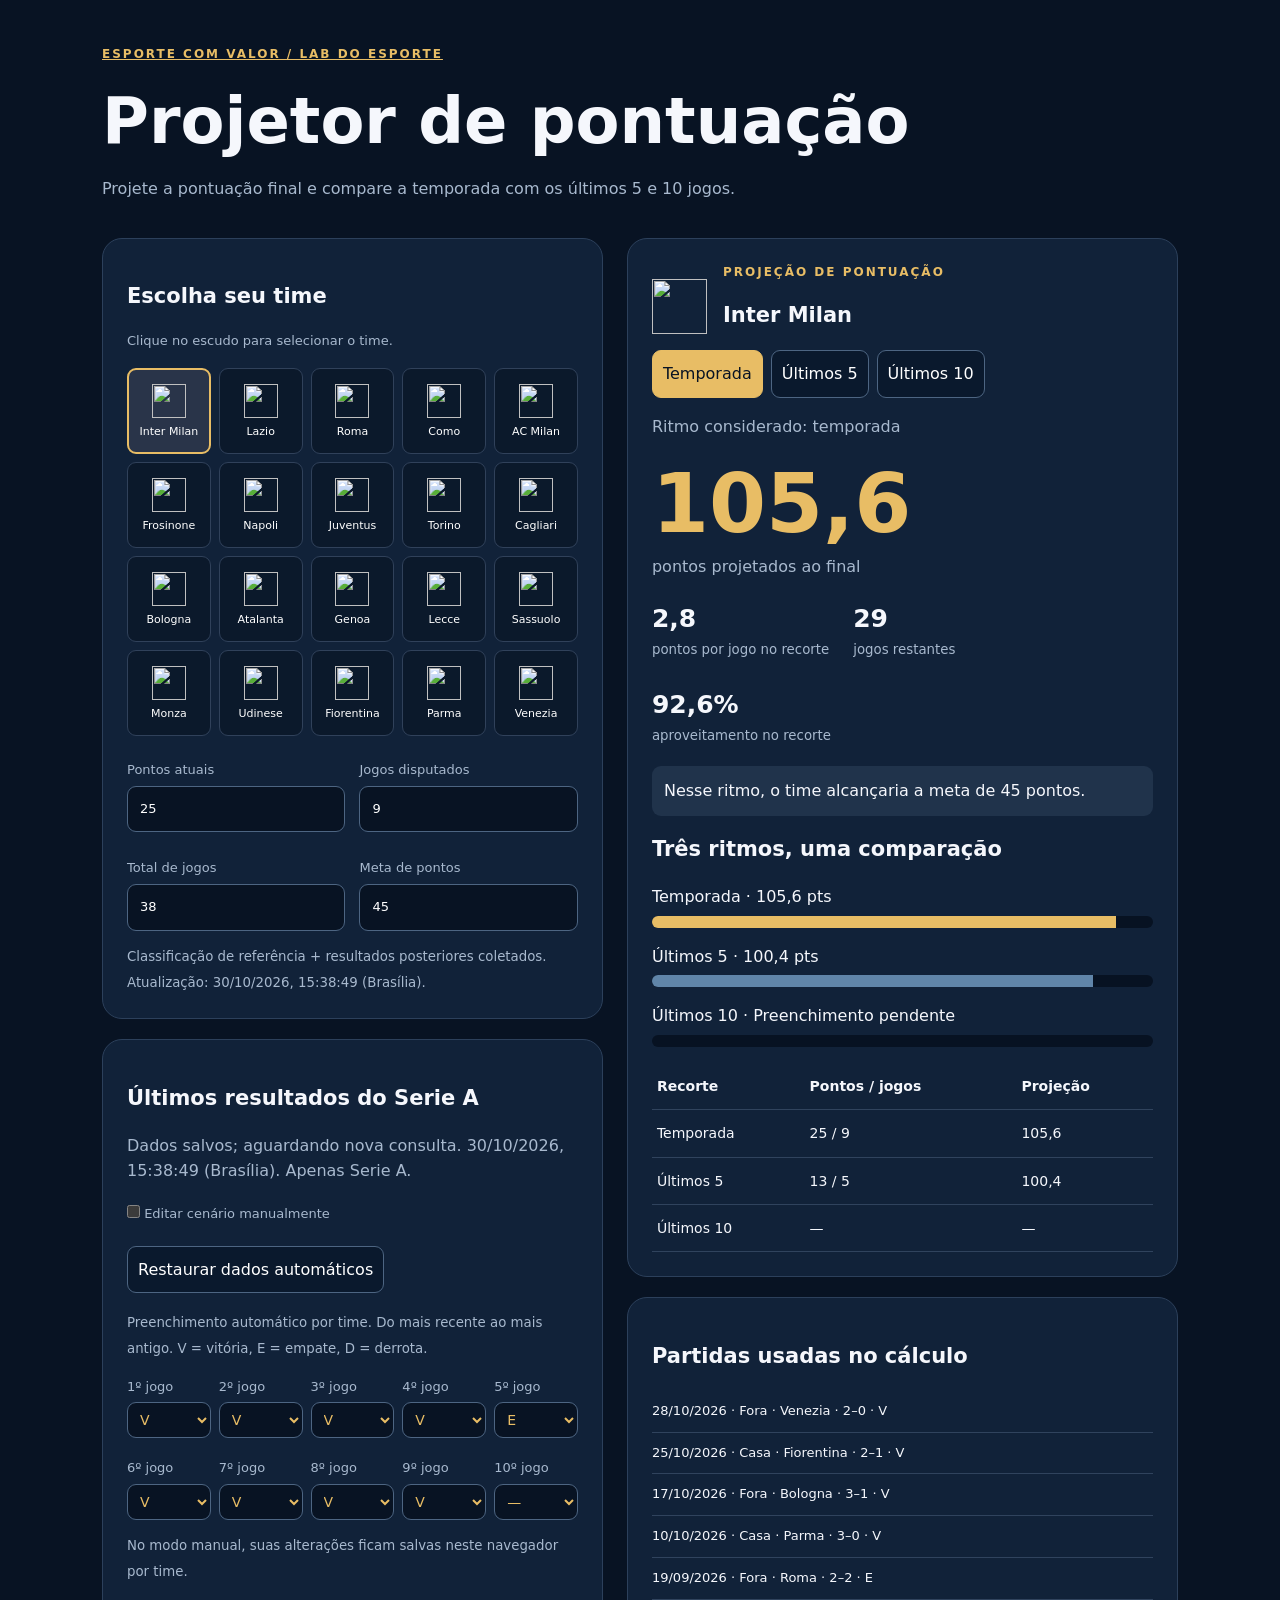
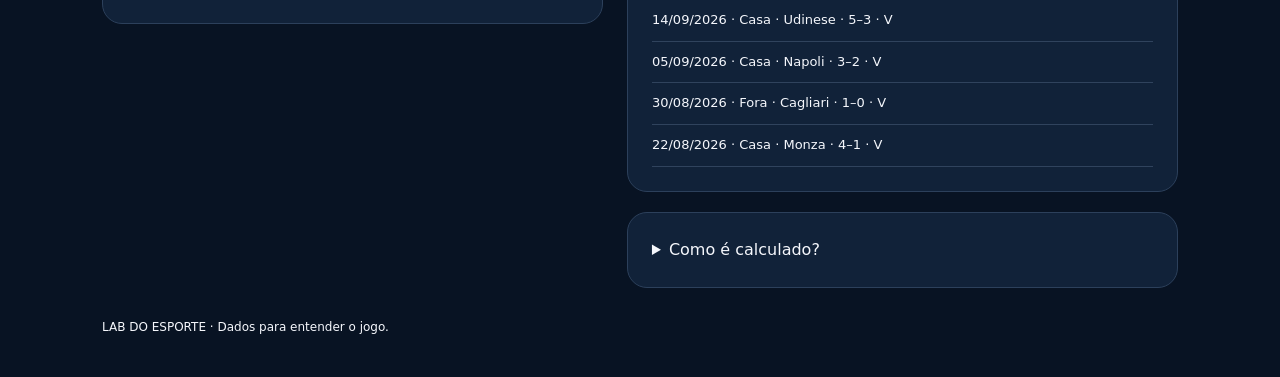
==== projetor.html @ 80a15491 "Publica Quanto Falta independente com dez ferramentas e dados desta liga" ====
<!doctype html><html lang="pt-BR"><meta charset="utf-8"><meta name="viewport" content="width=device-width,initial-scale=1"><title>Projetor de pontuação · Esporte com Valor</title><meta name="description" content="Compare a projeção de pontos pelo ritmo da temporada e dos últimos 5 ou 10 jogos."><style>
:root{color-scheme:dark;font:16px/1.6 system-ui;--gold:#e8bd65;--muted:#a8b9ce}*{box-sizing:border-box}body{margin:0;background:#081323;color:#f5f7fc}main{max-width:1120px;margin:auto;padding:40px 22px}a,.brand{color:var(--gold)}.brand{font-size:12px;font-weight:800;letter-spacing:2px}h1{font-size:clamp(36px,6vw,64px);line-height:1.1;margin:20px 0}h2{font-size:21px}p,.muted,small{color:var(--muted)}.grid{display:grid;grid-template-columns:1fr 1.1fr;gap:24px}.panel{background:#112239;border:1px solid #2c405b;padding:24px;border-radius:20px;margin-top:20px}.teams{display:grid;grid-template-columns:repeat(5,minmax(0,1fr));gap:8px;margin:16px 0 24px}.team{min-width:0;min-height:86px;padding:10px 3px 8px;background:#0b192b;border:1px solid #30415a;color:#fff;font-size:11px;line-height:1.3;overflow-wrap:anywhere}.team img{display:block;width:34px;height:34px;object-fit:contain;margin:0 auto 7px}.team[aria-pressed="true"]{border:2px solid #e8bd65;background:#293449}.team:hover{background:#20334b}.fields{display:grid;grid-template-columns:1fr 1fr;gap:14px}label{font-size:13px;color:var(--muted)}input,select{width:100%;padding:12px;margin:5px 0 12px;background:#081323;border:1px solid #4d6582;border-radius:9px;color:white;font:inherit}button{font:inherit;cursor:pointer;border:1px solid #4d6582;background:#0a192d;color:white;border-radius:9px;padding:10px}button:focus-visible,input:focus-visible,select:focus-visible{outline:3px solid var(--gold)}.tabs{display:flex;gap:8px;flex-wrap:wrap}.tabs button[aria-pressed=true]{background:var(--gold);color:#081323;border-color:var(--gold)}.hero{display:flex;align-items:center;gap:16px}.hero img{height:55px;width:55px;object-fit:contain}.big{font-size:82px;line-height:1.2;font-weight:850;color:var(--gold)}.stats{display:flex;gap:24px;flex-wrap:wrap;margin:20px 0}.stats strong{display:block;font-size:25px}.stats small{display:block}.games{display:grid;grid-template-columns:repeat(5,1fr);gap:8px}.games select:disabled{opacity:1;color:#e8bd65}.history-row{padding:10px 0;border-bottom:1px solid #30435d;font-size:13px}.games select{font-size:14px;padding:8px}.track{height:12px;background:#071222;border-radius:8px;overflow:hidden;margin:6px 0 16px}.bar{height:100%;background:var(--gold)}.line{display:flex;justify-content:space-between;gap:12px}.notice{padding:12px;background:#20334b;border-radius:9px}.danger{display:flex;gap:14px;align-items:flex-start;margin:20px 0;padding:18px;border:1px solid #e57c69;border-left:5px solid #ff876e;border-radius:12px;background:#3a202b;color:#ffe4dd}.danger[hidden]{display:none}.danger svg{width:32px;height:32px;flex-shrink:0;color:#ffbf69}.danger strong{display:block;font-size:21px}.danger p{color:#ffe4dd;margin:4px 0;font-size:14px}.danger small{color:#e6bdba}.error{color:#ffb0b0}table{width:100%;border-collapse:collapse;font-size:14px}td,th{text-align:left;border-bottom:1px solid #30435d;padding:12px 5px}footer{font-size:12px;margin-top:30px}details{margin-top:20px}@media(max-width:760px){.grid{grid-template-columns:1fr}main{padding:25px 16px}.panel{padding:18px}.big{font-size:68px}}
</style><main><header><a class="brand" href="https://esportecomvalor.wordpress.com/">ESPORTE COM VALOR / LAB DO ESPORTE</a><h1>Projetor de pontuação</h1><p>Projete a pontuação final e compare a temporada com os últimos 5 e 10 jogos.</p></header><div class="grid"><section><div class="panel"><h2>Escolha seu time</h2><p class="muted" style="font-size:13px">Clique no escudo para selecionar o time.</p><select id="team" hidden aria-label="Time selecionado"></select><div id="teams" class="teams" role="group" aria-label="Escolher time"></div><div class="fields"><label>Pontos atuais<input id="points" type="number" min="0"></label><label>Jogos disputados<input id="played" type="number" min="0"></label><label>Total de jogos<input id="total" type="number" min="1" value="38"></label><label>Meta de pontos<input id="target" type="number" min="1" value="45"></label></div><small id="origin"></small></div><div class="panel"><h2>Últimos resultados do Serie A</h2><p id="sync" role="status">Carregando dados salvos…</p><label><input id="manualMode" type="checkbox" style="width:auto"> Editar cenário manualmente</label><p><button id="restore">Restaurar dados automáticos</button></p><p><small>Preenchimento automático por time. Do mais recente ao mais antigo. V = vitória, E = empate, D = derrota.</small></p><div id="games" class="games"></div><small>No modo manual, suas alterações ficam salvas neste navegador por time.</small><p id="error" class="error" role="alert"></p><button id="clear" hidden>Limpar resultados deste time</button></div></section><section><div class="panel" aria-live="polite"><div class="hero"><img id="badge" alt=""><div><div class="brand">PROJEÇÃO DE PONTUAÇÃO</div><h2 id="name"></h2></div></div><div class="tabs" id="tabs"><button data-mode="season" aria-pressed="true">Temporada</button><button data-mode="5" aria-pressed="false">Últimos 5</button><button data-mode="10" aria-pressed="false">Últimos 10</button></div><p id="caption"></p><div class="big" id="projection">—</div><div class="muted">pontos projetados ao final</div><div id="danger" class="danger" hidden role="status"><svg viewBox="0 0 24 24" fill="none" aria-hidden="true"><path d="M12 3 22 21H2L12 3Z" stroke="currentColor" stroke-width="2" stroke-linejoin="round"/><path d="M12 9v5" stroke="currentColor" stroke-width="2" stroke-linecap="round"/><circle cx="12" cy="17.5" r="1" fill="currentColor"/></svg><div><strong>Perigo!</strong><p id="dangerText"></p><small>45 pontos são uma referência, não uma garantia de permanência. Esta projeção não é uma probabilidade de rebaixamento.</small></div></div><div class="stats"><div><strong id="ppg">—</strong><small>pontos por jogo no recorte</small></div><div><strong id="remaining">—</strong><small>jogos restantes</small></div><div><strong id="rate">—</strong><small>aproveitamento no recorte</small></div></div><div id="message" class="notice"></div><h2>Três ritmos, uma comparação</h2><div id="comparison"></div><table><thead><tr><th>Recorte</th><th>Pontos / jogos</th><th>Projeção</th></tr></thead><tbody id="rows"></tbody></table></div><div class="panel"><h2>Partidas usadas no cálculo</h2><div id="history"></div></div><details class="panel"><summary>Como é calculado?</summary><p>Projeção = pontos atuais + (pontos por jogo no recorte × jogos restantes). Vitória vale 3 pontos, empate 1 e derrota 0.</p><p>O resultado decimal representa uma média matemática. Não considera adversários, mando ou lesões e não é uma probabilidade nem uma previsão garantida. A meta é uma referência escolhida por você.</p><p>Os resultados são extraídos do HTML público do Wikipédia + ESPN e ordenados pela data da partida, incluindo jogos adiados na data em que foram disputados. Apenas partidas encerradas da Serie A 2026–27 são consideradas. Os recortes são calculados a partir dos placares, sem depender da tabela visual de forma. A coleta é executada pela rotina do GitHub a cada 30 minutos entre 14h e 2h de Brasília. A fonte e o agendador podem apresentar atrasos. Se a fonte falhar, a última coleta disponível permanece identificada pela data. A classificação parte da referência de 17/10/2026 e soma os resultados posteriores identificados.</p><a id="source" target="_blank" rel="noopener">Fonte da classificação: Wikipédia, colaboradores · CC BY-SA 4.0</a><p><a href="https://en.wikipedia.org/wiki/2026%E2%80%9327_Serie_A" target="_blank" rel="noopener">Resultados: Wikipédia + ESPN · Serie A Série A</a></p></details></section></div><footer>LAB DO ESPORTE · Dados para entender o jogo.</footer></main><script>const badges={"3417040367": "https://a.espncdn.com/i/teamlogos/soccer/500/110.png", "2141390539": "https://a.espncdn.com/i/teamlogos/soccer/500/112.png", "2267057376": "https://a.espncdn.com/i/teamlogos/soccer/500/104.png", "2777383916": "https://a.espncdn.com/i/teamlogos/soccer/500/2572.png", "2034419792": "https://a.espncdn.com/i/teamlogos/soccer/500/103.png", "3551984340": "https://a.espncdn.com/i/teamlogos/soccer/500/4057.png", "3429601513": "https://a.espncdn.com/i/teamlogos/soccer/500/114.png", "2032542557": "https://a.espncdn.com/i/teamlogos/soccer/500/111.png", "4280391182": "https://a.espncdn.com/i/teamlogos/soccer/500/239.png", "3980540039": "https://a.espncdn.com/i/teamlogos/soccer/500/2925.png", "663567942": "https://a.espncdn.com/i/teamlogos/soccer/500/107.png", "2503137536": "https://a.espncdn.com/i/teamlogos/soccer/500/105.png", "3939292337": "https://a.espncdn.com/i/teamlogos/soccer/500/3263.png", "1063453040": "https://a.espncdn.com/i/teamlogos/soccer/500/113.png", "611870388": "https://a.espncdn.com/i/teamlogos/soccer/500/3997.png", "1713673705": "https://a.espncdn.com/i/teamlogos/soccer/500/4007.png", "3350935335": "https://a.espncdn.com/i/teamlogos/soccer/500/118.png", "882974108": "https://a.espncdn.com/i/teamlogos/soccer/500/109.png", "3463794015": "https://a.espncdn.com/i/teamlogos/soccer/500/115.png", "3465326976": "https://a.espncdn.com/i/teamlogos/soccer/500/17530.png"};
const reference={"league": "ita-serie-a", "season": 2026, "fetchedAt": "2026-10-30T18:38:49.306151+00:00", "sourceUrl": "https://en.wikipedia.org/wiki/2026%E2%80%9327_Serie_A", "license": "CC BY-SA 4.0", "source": "Wikipédia — colaboradores do artigo", "sourceHistoryUrl": "https://en.wikipedia.org/wiki/2026%E2%80%9327_Serie_A?action=history", "teams": [{"id": 3417040367, "name": "Inter Milan", "points": 25, "played": 9, "goalsFor": 25, "goalsAgainst": 10, "position": 1, "sourceId": "110"}, {"id": 2141390539, "name": "Lazio", "points": 25, "played": 9, "goalsFor": 22, "goalsAgainst": 7, "position": 2, "sourceId": "112"}, {"id": 2267057376, "name": "Roma", "points": 21, "played": 9, "goalsFor": 23, "goalsAgainst": 8, "position": 3, "sourceId": "104"}, {"id": 2777383916, "name": "Como", "points": 20, "played": 9, "goalsFor": 17, "goalsAgainst": 8, "position": 4, "sourceId": "2572"}, {"id": 2034419792, "name": "AC Milan", "points": 18, "played": 9, "goalsFor": 18, "goalsAgainst": 11, "position": 5, "sourceId": "103"}, {"id": 3551984340, "name": "Frosinone", "points": 17, "played": 9, "goalsFor": 22, "goalsAgainst": 14, "position": 6, "sourceId": "4057"}, {"id": 3429601513, "name": "Napoli", "points": 14, "played": 9, "goalsFor": 17, "goalsAgainst": 11, "position": 7, "sourceId": "114"}, {"id": 2032542557, "name": "Juventus", "points": 14, "played": 9, "goalsFor": 11, "goalsAgainst": 10, "position": 8, "sourceId": "111"}, {"id": 4280391182, "name": "Torino", "points": 13, "played": 9, "goalsFor": 14, "goalsAgainst": 14, "position": 9, "sourceId": "239"}, {"id": 3980540039, "name": "Cagliari", "points": 13, "played": 9, "goalsFor": 8, "goalsAgainst": 13, "position": 10, "sourceId": "2925"}, {"id": 663567942, "name": "Bologna", "points": 11, "played": 9, "goalsFor": 12, "goalsAgainst": 12, "position": 11, "sourceId": "107"}, {"id": 2503137536, "name": "Atalanta", "points": 11, "played": 9, "goalsFor": 16, "goalsAgainst": 17, "position": 12, "sourceId": "105"}, {"id": 3939292337, "name": "Genoa", "points": 10, "played": 9, "goalsFor": 8, "goalsAgainst": 13, "position": 13, "sourceId": "3263"}, {"id": 1063453040, "name": "Lecce", "points": 9, "played": 9, "goalsFor": 10, "goalsAgainst": 19, "position": 14, "sourceId": "113"}, {"id": 611870388, "name": "Sassuolo", "points": 8, "played": 9, "goalsFor": 14, "goalsAgainst": 22, "position": 15, "sourceId": "3997"}, {"id": 1713673705, "name": "Monza", "points": 7, "played": 9, "goalsFor": 16, "goalsAgainst": 22, "position": 16, "sourceId": "4007"}, {"id": 3350935335, "name": "Udinese", "points": 5, "played": 9, "goalsFor": 9, "goalsAgainst": 18, "position": 17, "sourceId": "118"}, {"id": 882974108, "name": "Fiorentina", "points": 5, "played": 9, "goalsFor": 11, "goalsAgainst": 21, "position": 18, "sourceId": "109"}, {"id": 3463794015, "name": "Parma", "points": 5, "played": 9, "goalsFor": 5, "goalsAgainst": 15, "position": 19, "sourceId": "115"}, {"id": 3465326976, "name": "Venezia", "points": 3, "played": 9, "goalsFor": 6, "goalsAgainst": 19, "position": 20, "sourceId": "17530"}]}
;
const initialForm={"league": "ita-serie-a", "season": 2026, "fetchedAt": "2026-10-30T18:38:49.306151+00:00", "sourceUrl": "https://en.wikipedia.org/wiki/2026%E2%80%9327_Serie_A", "license": "CC BY-SA 4.0", "status": "updated", "teams": [{"id": 3417040367, "name": "Inter Milan", "points": 25, "played": 9, "goalsFor": 25, "goalsAgainst": 10, "position": 1, "recent": [{"id": "401874773", "date": 1793208600000, "home": "Venezia", "away": "Inter Milan", "hg": 0, "ag": 2, "points": 3, "opponent": "Venezia", "venue": "Fora", "score": "2–0", "round": "Rodada a confirmar"}, {"id": "401875036", "date": 1792927800000, "home": "Inter Milan", "away": "Fiorentina", "hg": 2, "ag": 1, "points": 3, "opponent": "Fiorentina", "venue": "Casa", "score": "2–1", "round": "Rodada a confirmar"}, {"id": "401874953", "date": 1792252800000, "home": "Bologna", "away": "Inter Milan", "hg": 1, "ag": 3, "points": 3, "opponent": "Bologna", "venue": "Fora", "score": "3–1", "round": "Rodada a confirmar"}, {"id": "401875021", "date": 1791648000000, "home": "Inter Milan", "away": "Parma", "hg": 3, "ag": 0, "points": 3, "opponent": "Parma", "venue": "Casa", "score": "3–0", "round": "Rodada a confirmar"}, {"id": "401874753", "date": 1789833600000, "home": "Roma", "away": "Inter Milan", "hg": 2, "ag": 2, "points": 1, "opponent": "Roma", "venue": "Fora", "score": "2–2", "round": "Rodada a confirmar"}, {"id": "401874966", "date": 1789411500000, "home": "Inter Milan", "away": "Udinese", "hg": 5, "ag": 3, "points": 3, "opponent": "Udinese", "venue": "Casa", "score": "5–3", "round": "Rodada a confirmar"}, {"id": "401874937", "date": 1788624000000, "home": "Inter Milan", "away": "Napoli", "hg": 3, "ag": 2, "points": 3, "opponent": "Napoli", "venue": "Casa", "score": "3–2", "round": "Rodada a confirmar"}, {"id": "401874938", "date": 1788115500000, "home": "Cagliari", "away": "Inter Milan", "hg": 0, "ag": 1, "points": 3, "opponent": "Cagliari", "venue": "Fora", "score": "1–0", "round": "Rodada a confirmar"}, {"id": "401874931", "date": 1787416200000, "home": "Inter Milan", "away": "Monza", "hg": 4, "ag": 1, "points": 3, "opponent": "Monza", "venue": "Casa", "score": "4–1", "round": "Rodada a confirmar"}], "lastMatchId": "401874773", "lastMatchDate": 1793208600000, "sourceId": "110"}, {"id": 2141390539, "name": "Lazio", "points": 25, "played": 9, "goalsFor": 22, "goalsAgainst": 7, "position": 2, "recent": [{"id": "401874980", "date": 1793122200000, "home": "Sassuolo", "away": "Lazio", "hg": 2, "ag": 6, "points": 3, "opponent": "Sassuolo", "venue": "Fora", "score": "6–2", "round": "Rodada a confirmar"}, {"id": "401874955", "date": 1792867500000, "home": "Lazio", "away": "Parma", "hg": 2, "ag": 1, "points": 3, "opponent": "Parma", "venue": "Casa", "score": "2–1", "round": "Rodada a confirmar"}, {"id": "401874765", "date": 1792349100000, "home": "Juventus", "away": "Lazio", "hg": 0, "ag": 3, "points": 3, "opponent": "Juventus", "venue": "Fora", "score": "3–0", "round": "Rodada a confirmar"}, {"id": "401874951", "date": 1791723600000, "home": "Lazio", "away": "Monza", "hg": 3, "ag": 1, "points": 3, "opponent": "Monza", "venue": "Casa", "score": "3–1", "round": "Rodada a confirmar"}, {"id": "401874956", "date": 1789843500000, "home": "Venezia", "away": "Lazio", "hg": 0, "ag": 2, "points": 3, "opponent": "Venezia", "venue": "Fora", "score": "2–0", "round": "Rodada a confirmar"}, {"id": "401874941", "date": 1789228800000, "home": "Lazio", "away": "AC Milan", "hg": 2, "ag": 2, "points": 1, "opponent": "AC Milan", "venue": "Casa", "score": "2–2", "round": "Rodada a confirmar"}, {"id": "401874962", "date": 1788806700000, "home": "Udinese", "away": "Lazio", "hg": 1, "ag": 2, "points": 3, "opponent": "Udinese", "venue": "Fora", "score": "2–1", "round": "Rodada a confirmar"}, {"id": "401874742", "date": 1788115500000, "home": "Lazio", "away": "Genoa", "hg": 1, "ag": 0, "points": 3, "opponent": "Genoa", "venue": "Casa", "score": "1–0", "round": "Rodada a confirmar"}, {"id": "401874927", "date": 1787589000000, "home": "Bologna", "away": "Lazio", "hg": 0, "ag": 1, "points": 3, "opponent": "Bologna", "venue": "Fora", "score": "1–0", "round": "Rodada a confirmar"}], "lastMatchId": "401874980", "lastMatchDate": 1793122200000, "sourceId": "112"}, {"id": 2267057376, "name": "Roma", "points": 21, "played": 9, "goalsFor": 23, "goalsAgainst": 8, "position": 3, "recent": [{"id": "401874780", "date": 1793130300000, "home": "Roma", "away": "Cagliari", "hg": 4, "ag": 2, "points": 3, "opponent": "Cagliari", "venue": "Casa", "score": "4–2", "round": "Rodada a confirmar"}, {"id": "401874948", "date": 1792857600000, "home": "Napoli", "away": "Roma", "hg": 3, "ag": 3, "points": 1, "opponent": "Napoli", "venue": "Fora", "score": "3–3", "round": "Rodada a confirmar"}, {"id": "401874935", "date": 1792262700000, "home": "Roma", "away": "Genoa", "hg": 2, "ag": 0, "points": 3, "opponent": "Genoa", "venue": "Casa", "score": "2–0", "round": "Rodada a confirmar"}, {"id": "401874940", "date": 1791714600000, "home": "Como", "away": "Roma", "hg": 0, "ag": 0, "points": 1, "opponent": "Como", "venue": "Fora", "score": "0–0", "round": "Rodada a confirmar"}, {"id": "401874753", "date": 1789833600000, "home": "Roma", "away": "Inter Milan", "hg": 2, "ag": 2, "points": 1, "opponent": "Inter Milan", "venue": "Casa", "score": "2–2", "round": "Rodada a confirmar"}, {"id": "401874950", "date": 1789403400000, "home": "Torino", "away": "Roma", "hg": 0, "ag": 2, "points": 3, "opponent": "Torino", "venue": "Fora", "score": "2–0", "round": "Rodada a confirmar"}, {"id": "401874781", "date": 1788633900000, "home": "Roma", "away": "Atalanta", "hg": 2, "ag": 1, "points": 3, "opponent": "Atalanta", "venue": "Casa", "score": "2–1", "round": "Rodada a confirmar"}, {"id": "401874945", "date": 1788193800000, "home": "Lecce", "away": "Roma", "hg": 0, "ag": 4, "points": 3, "opponent": "Lecce", "venue": "Fora", "score": "4–0", "round": "Rodada a confirmar"}, {"id": "401874928", "date": 1787597100000, "home": "Roma", "away": "Fiorentina", "hg": 4, "ag": 0, "points": 3, "opponent": "Fiorentina", "venue": "Casa", "score": "4–0", "round": "Rodada a confirmar"}], "lastMatchId": "401874780", "lastMatchDate": 1793130300000, "sourceId": "104"}, {"id": 2777383916, "name": "Como", "points": 20, "played": 9, "goalsFor": 17, "goalsAgainst": 8, "position": 4, "recent": [{"id": "401874786", "date": 1793130300000, "home": "Torino", "away": "Como", "hg": 1, "ag": 3, "points": 3, "opponent": "Torino", "venue": "Fora", "score": "3–1", "round": "Rodada a confirmar"}, {"id": "401874961", "date": 1792846800000, "home": "Como", "away": "Sassuolo", "hg": 2, "ag": 0, "points": 3, "opponent": "Sassuolo", "venue": "Casa", "score": "2–0", "round": "Rodada a confirmar"}, {"id": "401874774", "date": 1792328400000, "home": "Fiorentina", "away": "Como", "hg": 1, "ag": 3, "points": 3, "opponent": "Fiorentina", "venue": "Fora", "score": "3–1", "round": "Rodada a confirmar"}, {"id": "401874940", "date": 1791714600000, "home": "Como", "away": "Roma", "hg": 0, "ag": 0, "points": 1, "opponent": "Roma", "venue": "Casa", "score": "0–0", "round": "Rodada a confirmar"}, {"id": "401874752", "date": 1789909200000, "home": "Frosinone", "away": "Como", "hg": 2, "ag": 0, "points": 0, "opponent": "Frosinone", "venue": "Fora", "score": "0–2", "round": "Rodada a confirmar"}, {"id": "401874933", "date": 1789403400000, "home": "Como", "away": "Parma", "hg": 2, "ag": 1, "points": 3, "opponent": "Parma", "venue": "Casa", "score": "2–1", "round": "Rodada a confirmar"}, {"id": "401874744", "date": 1788547500000, "home": "Genoa", "away": "Como", "hg": 1, "ag": 4, "points": 3, "opponent": "Genoa", "venue": "Fora", "score": "4–1", "round": "Rodada a confirmar"}, {"id": "401874755", "date": 1788107400000, "home": "Napoli", "away": "Como", "hg": 1, "ag": 2, "points": 3, "opponent": "Napoli", "venue": "Fora", "score": "2–1", "round": "Rodada a confirmar"}, {"id": "401874745", "date": 1787416200000, "home": "Udinese", "away": "Como", "hg": 1, "ag": 1, "points": 1, "opponent": "Udinese", "venue": "Fora", "score": "1–1", "round": "Rodada a confirmar"}], "lastMatchId": "401874786", "lastMatchDate": 1793130300000, "sourceId": "2572"}, {"id": 2034419792, "name": "AC Milan", "points": 18, "played": 9, "goalsFor": 18, "goalsAgainst": 11, "position": 5, "recent": [{"id": "401874993", "date": 1793208600000, "home": "AC Milan", "away": "Bologna", "hg": 2, "ag": 4, "points": 0, "opponent": "Bologna", "venue": "Casa", "score": "2–4", "round": "Rodada a confirmar"}, {"id": "401874779", "date": 1792957500000, "home": "Udinese", "away": "AC Milan", "hg": 0, "ag": 2, "points": 3, "opponent": "Udinese", "venue": "Fora", "score": "2–0", "round": "Rodada a confirmar"}, {"id": "401874978", "date": 1792339200000, "home": "AC Milan", "away": "Atalanta", "hg": 3, "ag": 2, "points": 3, "opponent": "Atalanta", "venue": "Casa", "score": "3–2", "round": "Rodada a confirmar"}, {"id": "401874789", "date": 1791734400000, "home": "Sassuolo", "away": "AC Milan", "hg": 1, "ag": 1, "points": 1, "opponent": "Sassuolo", "venue": "Fora", "score": "1–1", "round": "Rodada a confirmar"}, {"id": "401874944", "date": 1789929900000, "home": "AC Milan", "away": "Lecce", "hg": 3, "ag": 0, "points": 3, "opponent": "Lecce", "venue": "Casa", "score": "3–0", "round": "Rodada a confirmar"}, {"id": "401874941", "date": 1789228800000, "home": "Lazio", "away": "AC Milan", "hg": 2, "ag": 2, "points": 1, "opponent": "Lazio", "venue": "Fora", "score": "2–2", "round": "Rodada a confirmar"}, {"id": "401874954", "date": 1788720300000, "home": "Juventus", "away": "AC Milan", "hg": 1, "ag": 1, "points": 1, "opponent": "Juventus", "venue": "Fora", "score": "1–1", "round": "Rodada a confirmar"}, {"id": "401874758", "date": 1787942700000, "home": "AC Milan", "away": "Venezia", "hg": 2, "ag": 0, "points": 3, "opponent": "Venezia", "venue": "Casa", "score": "2–0", "round": "Rodada a confirmar"}, {"id": "401874932", "date": 1787510700000, "home": "Torino", "away": "AC Milan", "hg": 1, "ag": 2, "points": 3, "opponent": "Torino", "venue": "Fora", "score": "2–1", "round": "Rodada a confirmar"}], "lastMatchId": "401874993", "lastMatchDate": 1793208600000, "sourceId": "103"}, {"id": 3551984340, "name": "Frosinone", "points": 17, "played": 9, "goalsFor": 22, "goalsAgainst": 14, "position": 6, "recent": [{"id": "401874976", "date": 1793295000000, "home": "Frosinone", "away": "Lecce", "hg": 5, "ag": 1, "points": 3, "opponent": "Lecce", "venue": "Casa", "score": "5–1", "round": "Rodada a confirmar"}, {"id": "401874972", "date": 1792936800000, "home": "Atalanta", "away": "Frosinone", "hg": 4, "ag": 4, "points": 1, "opponent": "Atalanta", "venue": "Fora", "score": "4–4", "round": "Rodada a confirmar"}, {"id": "401874959", "date": 1792176300000, "home": "Frosinone", "away": "Sassuolo", "hg": 4, "ag": 2, "points": 3, "opponent": "Sassuolo", "venue": "Casa", "score": "4–2", "round": "Rodada a confirmar"}, {"id": "401874754", "date": 1791657900000, "home": "Napoli", "away": "Frosinone", "hg": 3, "ag": 0, "points": 0, "opponent": "Napoli", "venue": "Fora", "score": "0–3", "round": "Rodada a confirmar"}, {"id": "401874752", "date": 1789909200000, "home": "Frosinone", "away": "Como", "hg": 2, "ag": 0, "points": 3, "opponent": "Como", "venue": "Casa", "score": "2–0", "round": "Rodada a confirmar"}, {"id": "401874991", "date": 1789218000000, "home": "Genoa", "away": "Frosinone", "hg": 1, "ag": 1, "points": 1, "opponent": "Genoa", "venue": "Fora", "score": "1–1", "round": "Rodada a confirmar"}, {"id": "401874768", "date": 1788699600000, "home": "Frosinone", "away": "Venezia", "hg": 3, "ag": 2, "points": 3, "opponent": "Venezia", "venue": "Casa", "score": "3–2", "round": "Rodada a confirmar"}, {"id": "401874942", "date": 1788021000000, "home": "Fiorentina", "away": "Frosinone", "hg": 0, "ag": 3, "points": 3, "opponent": "Fiorentina", "venue": "Fora", "score": "3–0", "round": "Rodada a confirmar"}, {"id": "401874930", "date": 1787502600000, "home": "Frosinone", "away": "Juventus", "hg": 0, "ag": 1, "points": 0, "opponent": "Juventus", "venue": "Casa", "score": "0–1", "round": "Rodada a confirmar"}], "lastMatchId": "401874976", "lastMatchDate": 1793295000000, "sourceId": "4057"}, {"id": 3429601513, "name": "Napoli", "points": 14, "played": 9, "goalsFor": 17, "goalsAgainst": 11, "position": 7, "recent": [{"id": "401874799", "date": 1793216700000, "home": "Monza", "away": "Napoli", "hg": 1, "ag": 4, "points": 3, "opponent": "Monza", "venue": "Fora", "score": "4–1", "round": "Rodada a confirmar"}, {"id": "401874948", "date": 1792857600000, "home": "Napoli", "away": "Roma", "hg": 3, "ag": 3, "points": 1, "opponent": "Roma", "venue": "Casa", "score": "3–3", "round": "Rodada a confirmar"}, {"id": "401874760", "date": 1792242000000, "home": "Venezia", "away": "Napoli", "hg": 1, "ag": 0, "points": 0, "opponent": "Venezia", "venue": "Fora", "score": "0–1", "round": "Rodada a confirmar"}, {"id": "401874754", "date": 1791657900000, "home": "Napoli", "away": "Frosinone", "hg": 3, "ag": 0, "points": 3, "opponent": "Frosinone", "venue": "Casa", "score": "3–0", "round": "Rodada a confirmar"}, {"id": "401874934", "date": 1789900200000, "home": "Fiorentina", "away": "Napoli", "hg": 1, "ag": 1, "points": 1, "opponent": "Fiorentina", "venue": "Fora", "score": "1–1", "round": "Rodada a confirmar"}, {"id": "401874792", "date": 1789315200000, "home": "Napoli", "away": "Bologna", "hg": 1, "ag": 0, "points": 3, "opponent": "Bologna", "venue": "Casa", "score": "1–0", "round": "Rodada a confirmar"}, {"id": "401874937", "date": 1788624000000, "home": "Inter Milan", "away": "Napoli", "hg": 3, "ag": 2, "points": 0, "opponent": "Inter Milan", "venue": "Fora", "score": "2–3", "round": "Rodada a confirmar"}, {"id": "401874755", "date": 1788107400000, "home": "Napoli", "away": "Como", "hg": 1, "ag": 2, "points": 0, "opponent": "Como", "venue": "Casa", "score": "1–2", "round": "Rodada a confirmar"}, {"id": "401874929", "date": 1787424300000, "home": "Genoa", "away": "Napoli", "hg": 0, "ag": 2, "points": 3, "opponent": "Genoa", "venue": "Fora", "score": "2–0", "round": "Rodada a confirmar"}], "lastMatchId": "401874799", "lastMatchDate": 1793216700000, "sourceId": "114"}, {"id": 2032542557, "name": "Juventus", "points": 14, "played": 9, "goalsFor": 11, "goalsAgainst": 10, "position": 8, "recent": [{"id": "401874988", "date": 1793216700000, "home": "Genoa", "away": "Juventus", "hg": 2, "ag": 0, "points": 0, "opponent": "Genoa", "venue": "Fora", "score": "0–2", "round": "Rodada a confirmar"}, {"id": "401874772", "date": 1792947600000, "home": "Lecce", "away": "Juventus", "hg": 0, "ag": 2, "points": 3, "opponent": "Lecce", "venue": "Fora", "score": "2–0", "round": "Rodada a confirmar"}, {"id": "401874765", "date": 1792349100000, "home": "Juventus", "away": "Lazio", "hg": 0, "ag": 3, "points": 0, "opponent": "Lazio", "venue": "Casa", "score": "0–3", "round": "Rodada a confirmar"}, {"id": "401874764", "date": 1791744300000, "home": "Cagliari", "away": "Juventus", "hg": 1, "ag": 1, "points": 1, "opponent": "Cagliari", "venue": "Fora", "score": "1–1", "round": "Rodada a confirmar"}, {"id": "401874757", "date": 1789920000000, "home": "Juventus", "away": "Atalanta", "hg": 2, "ag": 0, "points": 3, "opponent": "Atalanta", "venue": "Casa", "score": "2–0", "round": "Rodada a confirmar"}, {"id": "401874750", "date": 1789325100000, "home": "Sassuolo", "away": "Juventus", "hg": 3, "ag": 2, "points": 0, "opponent": "Sassuolo", "venue": "Fora", "score": "2–3", "round": "Rodada a confirmar"}, {"id": "401874954", "date": 1788720300000, "home": "Juventus", "away": "AC Milan", "hg": 1, "ag": 1, "points": 1, "opponent": "AC Milan", "venue": "Casa", "score": "1–1", "round": "Rodada a confirmar"}, {"id": "401874746", "date": 1788029100000, "home": "Juventus", "away": "Parma", "hg": 2, "ag": 0, "points": 3, "opponent": "Parma", "venue": "Casa", "score": "2–0", "round": "Rodada a confirmar"}, {"id": "401874930", "date": 1787502600000, "home": "Frosinone", "away": "Juventus", "hg": 0, "ag": 1, "points": 3, "opponent": "Frosinone", "venue": "Fora", "score": "1–0", "round": "Rodada a confirmar"}], "lastMatchId": "401874988", "lastMatchDate": 1793216700000, "sourceId": "111"}, {"id": 4280391182, "name": "Torino", "points": 13, "played": 9, "goalsFor": 14, "goalsAgainst": 14, "position": 9, "recent": [{"id": "401874786", "date": 1793130300000, "home": "Torino", "away": "Como", "hg": 1, "ag": 3, "points": 0, "opponent": "Como", "venue": "Casa", "score": "1–3", "round": "Rodada a confirmar"}, {"id": "401874957", "date": 1792781100000, "home": "Torino", "away": "Monza", "hg": 3, "ag": 2, "points": 3, "opponent": "Monza", "venue": "Casa", "score": "3–2", "round": "Rodada a confirmar"}, {"id": "401874784", "date": 1792435500000, "home": "Parma", "away": "Torino", "hg": 0, "ag": 3, "points": 3, "opponent": "Parma", "venue": "Fora", "score": "3–0", "round": "Rodada a confirmar"}, {"id": "401874763", "date": 1791830700000, "home": "Torino", "away": "Udinese", "hg": 2, "ag": 1, "points": 3, "opponent": "Udinese", "venue": "Casa", "score": "2–1", "round": "Rodada a confirmar"}, {"id": "401874767", "date": 1789822800000, "home": "Bologna", "away": "Torino", "hg": 1, "ag": 1, "points": 1, "opponent": "Bologna", "venue": "Fora", "score": "1–1", "round": "Rodada a confirmar"}, {"id": "401874950", "date": 1789403400000, "home": "Torino", "away": "Roma", "hg": 0, "ag": 2, "points": 0, "opponent": "Roma", "venue": "Casa", "score": "0–2", "round": "Rodada a confirmar"}, {"id": "401874939", "date": 1788613200000, "home": "Fiorentina", "away": "Torino", "hg": 1, "ag": 2, "points": 3, "opponent": "Fiorentina", "venue": "Fora", "score": "2–1", "round": "Rodada a confirmar"}, {"id": "401874743", "date": 1788021000000, "home": "Sassuolo", "away": "Torino", "hg": 2, "ag": 1, "points": 0, "opponent": "Sassuolo", "venue": "Fora", "score": "1–2", "round": "Rodada a confirmar"}, {"id": "401874932", "date": 1787510700000, "home": "Torino", "away": "AC Milan", "hg": 1, "ag": 2, "points": 0, "opponent": "AC Milan", "venue": "Casa", "score": "1–2", "round": "Rodada a confirmar"}], "lastMatchId": "401874786", "lastMatchDate": 1793130300000, "sourceId": "239"}, {"id": 3980540039, "name": "Cagliari", "points": 13, "played": 9, "goalsFor": 8, "goalsAgainst": 13, "position": 10, "recent": [{"id": "401874780", "date": 1793130300000, "home": "Roma", "away": "Cagliari", "hg": 4, "ag": 2, "points": 0, "opponent": "Roma", "venue": "Fora", "score": "2–4", "round": "Rodada a confirmar"}, {"id": "401874958", "date": 1792846800000, "home": "Cagliari", "away": "Bologna", "hg": 0, "ag": 2, "points": 0, "opponent": "Bologna", "venue": "Casa", "score": "0–2", "round": "Rodada a confirmar"}, {"id": "401874762", "date": 1792427400000, "home": "Monza", "away": "Cagliari", "hg": 4, "ag": 0, "points": 0, "opponent": "Monza", "venue": "Fora", "score": "0–4", "round": "Rodada a confirmar"}, {"id": "401874764", "date": 1791744300000, "home": "Cagliari", "away": "Juventus", "hg": 1, "ag": 1, "points": 1, "opponent": "Juventus", "venue": "Casa", "score": "1–1", "round": "Rodada a confirmar"}, {"id": "401874964", "date": 1789822800000, "home": "Udinese", "away": "Cagliari", "hg": 0, "ag": 1, "points": 3, "opponent": "Udinese", "venue": "Fora", "score": "1–0", "round": "Rodada a confirmar"}, {"id": "401874979", "date": 1789238700000, "home": "Atalanta", "away": "Cagliari", "hg": 1, "ag": 2, "points": 3, "opponent": "Atalanta", "venue": "Fora", "score": "2–1", "round": "Rodada a confirmar"}, {"id": "401874943", "date": 1788798600000, "home": "Cagliari", "away": "Lecce", "hg": 1, "ag": 0, "points": 3, "opponent": "Lecce", "venue": "Casa", "score": "1–0", "round": "Rodada a confirmar"}, {"id": "401874938", "date": 1788115500000, "home": "Cagliari", "away": "Inter Milan", "hg": 0, "ag": 1, "points": 0, "opponent": "Inter Milan", "venue": "Casa", "score": "0–1", "round": "Rodada a confirmar"}, {"id": "401874747", "date": 1787424300000, "home": "Parma", "away": "Cagliari", "hg": 0, "ag": 1, "points": 3, "opponent": "Parma", "venue": "Fora", "score": "1–0", "round": "Rodada a confirmar"}], "lastMatchId": "401874780", "lastMatchDate": 1793130300000, "sourceId": "2925"}, {"id": 663567942, "name": "Bologna", "points": 11, "played": 9, "goalsFor": 12, "goalsAgainst": 12, "position": 11, "recent": [{"id": "401874993", "date": 1793208600000, "home": "AC Milan", "away": "Bologna", "hg": 2, "ag": 4, "points": 3, "opponent": "AC Milan", "venue": "Fora", "score": "4–2", "round": "Rodada a confirmar"}, {"id": "401874958", "date": 1792846800000, "home": "Cagliari", "away": "Bologna", "hg": 0, "ag": 2, "points": 3, "opponent": "Cagliari", "venue": "Fora", "score": "2–0", "round": "Rodada a confirmar"}, {"id": "401874953", "date": 1792252800000, "home": "Bologna", "away": "Inter Milan", "hg": 1, "ag": 3, "points": 0, "opponent": "Inter Milan", "venue": "Casa", "score": "1–3", "round": "Rodada a confirmar"}, {"id": "401874776", "date": 1791723600000, "home": "Lecce", "away": "Bologna", "hg": 1, "ag": 2, "points": 3, "opponent": "Lecce", "venue": "Fora", "score": "2–1", "round": "Rodada a confirmar"}, {"id": "401874767", "date": 1789822800000, "home": "Bologna", "away": "Torino", "hg": 1, "ag": 1, "points": 1, "opponent": "Torino", "venue": "Casa", "score": "1–1", "round": "Rodada a confirmar"}, {"id": "401874792", "date": 1789315200000, "home": "Napoli", "away": "Bologna", "hg": 1, "ag": 0, "points": 0, "opponent": "Napoli", "venue": "Fora", "score": "0–1", "round": "Rodada a confirmar"}, {"id": "401874751", "date": 1788710400000, "home": "Bologna", "away": "Sassuolo", "hg": 2, "ag": 2, "points": 1, "opponent": "Sassuolo", "venue": "Casa", "score": "2–2", "round": "Rodada a confirmar"}, {"id": "401874970", "date": 1788201900000, "home": "Atalanta", "away": "Bologna", "hg": 1, "ag": 0, "points": 0, "opponent": "Atalanta", "venue": "Fora", "score": "0–1", "round": "Rodada a confirmar"}, {"id": "401874927", "date": 1787589000000, "home": "Bologna", "away": "Lazio", "hg": 0, "ag": 1, "points": 0, "opponent": "Lazio", "venue": "Casa", "score": "0–1", "round": "Rodada a confirmar"}], "lastMatchId": "401874993", "lastMatchDate": 1793208600000, "sourceId": "107"}, {"id": 2503137536, "name": "Atalanta", "points": 11, "played": 9, "goalsFor": 16, "goalsAgainst": 17, "position": 12, "recent": [{"id": "401874969", "date": 1793303100000, "home": "Fiorentina", "away": "Atalanta", "hg": 2, "ag": 2, "points": 1, "opponent": "Fiorentina", "venue": "Fora", "score": "2–2", "round": "Rodada a confirmar"}, {"id": "401874972", "date": 1792936800000, "home": "Atalanta", "away": "Frosinone", "hg": 4, "ag": 4, "points": 1, "opponent": "Frosinone", "venue": "Casa", "score": "4–4", "round": "Rodada a confirmar"}, {"id": "401874978", "date": 1792339200000, "home": "AC Milan", "away": "Atalanta", "hg": 3, "ag": 2, "points": 0, "opponent": "AC Milan", "venue": "Fora", "score": "2–3", "round": "Rodada a confirmar"}, {"id": "401875005", "date": 1791822600000, "home": "Atalanta", "away": "Venezia", "hg": 3, "ag": 1, "points": 3, "opponent": "Venezia", "venue": "Casa", "score": "3–1", "round": "Rodada a confirmar"}, {"id": "401874757", "date": 1789920000000, "home": "Juventus", "away": "Atalanta", "hg": 2, "ag": 0, "points": 0, "opponent": "Juventus", "venue": "Fora", "score": "0–2", "round": "Rodada a confirmar"}, {"id": "401874979", "date": 1789238700000, "home": "Atalanta", "away": "Cagliari", "hg": 1, "ag": 2, "points": 0, "opponent": "Cagliari", "venue": "Casa", "score": "1–2", "round": "Rodada a confirmar"}, {"id": "401874781", "date": 1788633900000, "home": "Roma", "away": "Atalanta", "hg": 2, "ag": 1, "points": 0, "opponent": "Roma", "venue": "Fora", "score": "1–2", "round": "Rodada a confirmar"}, {"id": "401874970", "date": 1788201900000, "home": "Atalanta", "away": "Bologna", "hg": 1, "ag": 0, "points": 3, "opponent": "Bologna", "venue": "Casa", "score": "1–0", "round": "Rodada a confirmar"}, {"id": "401874748", "date": 1787510700000, "home": "Atalanta", "away": "Sassuolo", "hg": 2, "ag": 1, "points": 3, "opponent": "Sassuolo", "venue": "Casa", "score": "2–1", "round": "Rodada a confirmar"}], "lastMatchId": "401874969", "lastMatchDate": 1793303100000, "sourceId": "105"}, {"id": 3939292337, "name": "Genoa", "points": 10, "played": 9, "goalsFor": 8, "goalsAgainst": 13, "position": 13, "recent": [{"id": "401874988", "date": 1793216700000, "home": "Genoa", "away": "Juventus", "hg": 2, "ag": 0, "points": 3, "opponent": "Juventus", "venue": "Casa", "score": "2–0", "round": "Rodada a confirmar"}, {"id": "401874952", "date": 1792936800000, "home": "Genoa", "away": "Venezia", "hg": 1, "ag": 0, "points": 3, "opponent": "Venezia", "venue": "Casa", "score": "1–0", "round": "Rodada a confirmar"}, {"id": "401874935", "date": 1792262700000, "home": "Roma", "away": "Genoa", "hg": 2, "ag": 0, "points": 0, "opponent": "Roma", "venue": "Fora", "score": "0–2", "round": "Rodada a confirmar"}, {"id": "401874947", "date": 1791637200000, "home": "Genoa", "away": "Fiorentina", "hg": 2, "ag": 1, "points": 3, "opponent": "Fiorentina", "venue": "Casa", "score": "2–1", "round": "Rodada a confirmar"}, {"id": "401874801", "date": 1789909200000, "home": "Parma", "away": "Genoa", "hg": 2, "ag": 1, "points": 0, "opponent": "Parma", "venue": "Fora", "score": "1–2", "round": "Rodada a confirmar"}, {"id": "401874991", "date": 1789218000000, "home": "Genoa", "away": "Frosinone", "hg": 1, "ag": 1, "points": 1, "opponent": "Frosinone", "venue": "Casa", "score": "1–1", "round": "Rodada a confirmar"}, {"id": "401874744", "date": 1788547500000, "home": "Genoa", "away": "Como", "hg": 1, "ag": 4, "points": 0, "opponent": "Como", "venue": "Casa", "score": "1–4", "round": "Rodada a confirmar"}, {"id": "401874742", "date": 1788115500000, "home": "Lazio", "away": "Genoa", "hg": 1, "ag": 0, "points": 0, "opponent": "Lazio", "venue": "Fora", "score": "0–1", "round": "Rodada a confirmar"}, {"id": "401874929", "date": 1787424300000, "home": "Genoa", "away": "Napoli", "hg": 0, "ag": 2, "points": 0, "opponent": "Napoli", "venue": "Casa", "score": "0–2", "round": "Rodada a confirmar"}], "lastMatchId": "401874988", "lastMatchDate": 1793216700000, "sourceId": "3263"}, {"id": 1063453040, "name": "Lecce", "points": 9, "played": 9, "goalsFor": 10, "goalsAgainst": 19, "position": 14, "recent": [{"id": "401874976", "date": 1793295000000, "home": "Frosinone", "away": "Lecce", "hg": 5, "ag": 1, "points": 0, "opponent": "Frosinone", "venue": "Fora", "score": "1–5", "round": "Rodada a confirmar"}, {"id": "401874772", "date": 1792947600000, "home": "Lecce", "away": "Juventus", "hg": 0, "ag": 2, "points": 0, "opponent": "Juventus", "venue": "Casa", "score": "0–2", "round": "Rodada a confirmar"}, {"id": "401874771", "date": 1792319400000, "home": "Udinese", "away": "Lecce", "hg": 0, "ag": 3, "points": 3, "opponent": "Udinese", "venue": "Fora", "score": "3–0", "round": "Rodada a confirmar"}, {"id": "401874776", "date": 1791723600000, "home": "Lecce", "away": "Bologna", "hg": 1, "ag": 2, "points": 0, "opponent": "Bologna", "venue": "Casa", "score": "1–2", "round": "Rodada a confirmar"}, {"id": "401874944", "date": 1789929900000, "home": "AC Milan", "away": "Lecce", "hg": 3, "ag": 0, "points": 0, "opponent": "AC Milan", "venue": "Fora", "score": "0–3", "round": "Rodada a confirmar"}, {"id": "401874936", "date": 1789304400000, "home": "Lecce", "away": "Monza", "hg": 3, "ag": 2, "points": 3, "opponent": "Monza", "venue": "Casa", "score": "3–2", "round": "Rodada a confirmar"}, {"id": "401874943", "date": 1788798600000, "home": "Cagliari", "away": "Lecce", "hg": 1, "ag": 0, "points": 0, "opponent": "Cagliari", "venue": "Fora", "score": "0–1", "round": "Rodada a confirmar"}, {"id": "401874945", "date": 1788193800000, "home": "Lecce", "away": "Roma", "hg": 0, "ag": 4, "points": 0, "opponent": "Roma", "venue": "Casa", "score": "0–4", "round": "Rodada a confirmar"}, {"id": "401874946", "date": 1787502600000, "home": "Venezia", "away": "Lecce", "hg": 0, "ag": 2, "points": 3, "opponent": "Venezia", "venue": "Fora", "score": "2–0", "round": "Rodada a confirmar"}], "lastMatchId": "401874976", "lastMatchDate": 1793295000000, "sourceId": "113"}, {"id": 611870388, "name": "Sassuolo", "points": 8, "played": 9, "goalsFor": 14, "goalsAgainst": 22, "position": 15, "recent": [{"id": "401874980", "date": 1793122200000, "home": "Sassuolo", "away": "Lazio", "hg": 2, "ag": 6, "points": 0, "opponent": "Lazio", "venue": "Casa", "score": "2–6", "round": "Rodada a confirmar"}, {"id": "401874961", "date": 1792846800000, "home": "Como", "away": "Sassuolo", "hg": 2, "ag": 0, "points": 0, "opponent": "Como", "venue": "Fora", "score": "0–2", "round": "Rodada a confirmar"}, {"id": "401874959", "date": 1792176300000, "home": "Frosinone", "away": "Sassuolo", "hg": 4, "ag": 2, "points": 0, "opponent": "Frosinone", "venue": "Fora", "score": "2–4", "round": "Rodada a confirmar"}, {"id": "401874789", "date": 1791734400000, "home": "Sassuolo", "away": "AC Milan", "hg": 1, "ag": 1, "points": 1, "opponent": "AC Milan", "venue": "Casa", "score": "1–1", "round": "Rodada a confirmar"}, {"id": "401874756", "date": 1789757100000, "home": "Monza", "away": "Sassuolo", "hg": 2, "ag": 1, "points": 0, "opponent": "Monza", "venue": "Fora", "score": "1–2", "round": "Rodada a confirmar"}, {"id": "401874750", "date": 1789325100000, "home": "Sassuolo", "away": "Juventus", "hg": 3, "ag": 2, "points": 3, "opponent": "Juventus", "venue": "Casa", "score": "3–2", "round": "Rodada a confirmar"}, {"id": "401874751", "date": 1788710400000, "home": "Bologna", "away": "Sassuolo", "hg": 2, "ag": 2, "points": 1, "opponent": "Bologna", "venue": "Fora", "score": "2–2", "round": "Rodada a confirmar"}, {"id": "401874743", "date": 1788021000000, "home": "Sassuolo", "away": "Torino", "hg": 2, "ag": 1, "points": 3, "opponent": "Torino", "venue": "Casa", "score": "2–1", "round": "Rodada a confirmar"}, {"id": "401874748", "date": 1787510700000, "home": "Atalanta", "away": "Sassuolo", "hg": 2, "ag": 1, "points": 0, "opponent": "Atalanta", "venue": "Fora", "score": "1–2", "round": "Rodada a confirmar"}], "lastMatchId": "401874980", "lastMatchDate": 1793122200000, "sourceId": "3997"}, {"id": 1713673705, "name": "Monza", "points": 7, "played": 9, "goalsFor": 16, "goalsAgainst": 22, "position": 16, "recent": [{"id": "401874799", "date": 1793216700000, "home": "Monza", "away": "Napoli", "hg": 1, "ag": 4, "points": 0, "opponent": "Napoli", "venue": "Casa", "score": "1–4", "round": "Rodada a confirmar"}, {"id": "401874957", "date": 1792781100000, "home": "Torino", "away": "Monza", "hg": 3, "ag": 2, "points": 0, "opponent": "Torino", "venue": "Fora", "score": "2–3", "round": "Rodada a confirmar"}, {"id": "401874762", "date": 1792427400000, "home": "Monza", "away": "Cagliari", "hg": 4, "ag": 0, "points": 3, "opponent": "Cagliari", "venue": "Casa", "score": "4–0", "round": "Rodada a confirmar"}, {"id": "401874951", "date": 1791723600000, "home": "Lazio", "away": "Monza", "hg": 3, "ag": 1, "points": 0, "opponent": "Lazio", "venue": "Fora", "score": "1–3", "round": "Rodada a confirmar"}, {"id": "401874756", "date": 1789757100000, "home": "Monza", "away": "Sassuolo", "hg": 2, "ag": 1, "points": 3, "opponent": "Sassuolo", "venue": "Casa", "score": "2–1", "round": "Rodada a confirmar"}, {"id": "401874936", "date": 1789304400000, "home": "Lecce", "away": "Monza", "hg": 3, "ag": 2, "points": 0, "opponent": "Lecce", "venue": "Fora", "score": "2–3", "round": "Rodada a confirmar"}, {"id": "401874987", "date": 1788699600000, "home": "Parma", "away": "Monza", "hg": 1, "ag": 1, "points": 1, "opponent": "Parma", "venue": "Fora", "score": "1–1", "round": "Rodada a confirmar"}, {"id": "401874749", "date": 1788021000000, "home": "Monza", "away": "Udinese", "hg": 2, "ag": 3, "points": 0, "opponent": "Udinese", "venue": "Casa", "score": "2–3", "round": "Rodada a confirmar"}, {"id": "401874931", "date": 1787416200000, "home": "Inter Milan", "away": "Monza", "hg": 4, "ag": 1, "points": 0, "opponent": "Inter Milan", "venue": "Fora", "score": "1–4", "round": "Rodada a confirmar"}], "lastMatchId": "401874799", "lastMatchDate": 1793216700000, "sourceId": "4007"}, {"id": 3350935335, "name": "Udinese", "points": 5, "played": 9, "goalsFor": 9, "goalsAgainst": 18, "position": 17, "recent": [{"id": "401874965", "date": 1793208600000, "home": "Parma", "away": "Udinese", "hg": 0, "ag": 0, "points": 1, "opponent": "Parma", "venue": "Fora", "score": "0–0", "round": "Rodada a confirmar"}, {"id": "401874779", "date": 1792957500000, "home": "Udinese", "away": "AC Milan", "hg": 0, "ag": 2, "points": 0, "opponent": "AC Milan", "venue": "Casa", "score": "0–2", "round": "Rodada a confirmar"}, {"id": "401874771", "date": 1792319400000, "home": "Udinese", "away": "Lecce", "hg": 0, "ag": 3, "points": 0, "opponent": "Lecce", "venue": "Casa", "score": "0–3", "round": "Rodada a confirmar"}, {"id": "401874763", "date": 1791830700000, "home": "Torino", "away": "Udinese", "hg": 2, "ag": 1, "points": 0, "opponent": "Torino", "venue": "Fora", "score": "1–2", "round": "Rodada a confirmar"}, {"id": "401874964", "date": 1789822800000, "home": "Udinese", "away": "Cagliari", "hg": 0, "ag": 1, "points": 0, "opponent": "Cagliari", "venue": "Casa", "score": "0–1", "round": "Rodada a confirmar"}, {"id": "401874966", "date": 1789411500000, "home": "Inter Milan", "away": "Udinese", "hg": 5, "ag": 3, "points": 0, "opponent": "Inter Milan", "venue": "Fora", "score": "3–5", "round": "Rodada a confirmar"}, {"id": "401874962", "date": 1788806700000, "home": "Udinese", "away": "Lazio", "hg": 1, "ag": 2, "points": 0, "opponent": "Lazio", "venue": "Casa", "score": "1–2", "round": "Rodada a confirmar"}, {"id": "401874749", "date": 1788021000000, "home": "Monza", "away": "Udinese", "hg": 2, "ag": 3, "points": 3, "opponent": "Monza", "venue": "Fora", "score": "3–2", "round": "Rodada a confirmar"}, {"id": "401874745", "date": 1787416200000, "home": "Udinese", "away": "Como", "hg": 1, "ag": 1, "points": 1, "opponent": "Como", "venue": "Casa", "score": "1–1", "round": "Rodada a confirmar"}], "lastMatchId": "401874965", "lastMatchDate": 1793208600000, "sourceId": "118"}, {"id": 882974108, "name": "Fiorentina", "points": 5, "played": 9, "goalsFor": 11, "goalsAgainst": 21, "position": 18, "recent": [{"id": "401874969", "date": 1793303100000, "home": "Fiorentina", "away": "Atalanta", "hg": 2, "ag": 2, "points": 1, "opponent": "Atalanta", "venue": "Casa", "score": "2–2", "round": "Rodada a confirmar"}, {"id": "401875036", "date": 1792927800000, "home": "Inter Milan", "away": "Fiorentina", "hg": 2, "ag": 1, "points": 0, "opponent": "Inter Milan", "venue": "Fora", "score": "1–2", "round": "Rodada a confirmar"}, {"id": "401874774", "date": 1792328400000, "home": "Fiorentina", "away": "Como", "hg": 1, "ag": 3, "points": 0, "opponent": "Como", "venue": "Casa", "score": "1–3", "round": "Rodada a confirmar"}, {"id": "401874947", "date": 1791637200000, "home": "Genoa", "away": "Fiorentina", "hg": 2, "ag": 1, "points": 0, "opponent": "Genoa", "venue": "Fora", "score": "1–2", "round": "Rodada a confirmar"}, {"id": "401874934", "date": 1789900200000, "home": "Fiorentina", "away": "Napoli", "hg": 1, "ag": 1, "points": 1, "opponent": "Napoli", "venue": "Casa", "score": "1–1", "round": "Rodada a confirmar"}, {"id": "401874759", "date": 1789152300000, "home": "Venezia", "away": "Fiorentina", "hg": 2, "ag": 4, "points": 3, "opponent": "Venezia", "venue": "Fora", "score": "4–2", "round": "Rodada a confirmar"}, {"id": "401874939", "date": 1788613200000, "home": "Fiorentina", "away": "Torino", "hg": 1, "ag": 2, "points": 0, "opponent": "Torino", "venue": "Casa", "score": "1–2", "round": "Rodada a confirmar"}, {"id": "401874942", "date": 1788021000000, "home": "Fiorentina", "away": "Frosinone", "hg": 0, "ag": 3, "points": 0, "opponent": "Frosinone", "venue": "Casa", "score": "0–3", "round": "Rodada a confirmar"}, {"id": "401874928", "date": 1787597100000, "home": "Roma", "away": "Fiorentina", "hg": 4, "ag": 0, "points": 0, "opponent": "Roma", "venue": "Fora", "score": "0–4", "round": "Rodada a confirmar"}], "lastMatchId": "401874969", "lastMatchDate": 1793303100000, "sourceId": "109"}, {"id": 3463794015, "name": "Parma", "points": 5, "played": 9, "goalsFor": 5, "goalsAgainst": 15, "position": 19, "recent": [{"id": "401874965", "date": 1793208600000, "home": "Parma", "away": "Udinese", "hg": 0, "ag": 0, "points": 1, "opponent": "Udinese", "venue": "Casa", "score": "0–0", "round": "Rodada a confirmar"}, {"id": "401874955", "date": 1792867500000, "home": "Lazio", "away": "Parma", "hg": 2, "ag": 1, "points": 0, "opponent": "Lazio", "venue": "Fora", "score": "1–2", "round": "Rodada a confirmar"}, {"id": "401874784", "date": 1792435500000, "home": "Parma", "away": "Torino", "hg": 0, "ag": 3, "points": 0, "opponent": "Torino", "venue": "Casa", "score": "0–3", "round": "Rodada a confirmar"}, {"id": "401875021", "date": 1791648000000, "home": "Inter Milan", "away": "Parma", "hg": 3, "ag": 0, "points": 0, "opponent": "Inter Milan", "venue": "Fora", "score": "0–3", "round": "Rodada a confirmar"}, {"id": "401874801", "date": 1789909200000, "home": "Parma", "away": "Genoa", "hg": 2, "ag": 1, "points": 3, "opponent": "Genoa", "venue": "Casa", "score": "2–1", "round": "Rodada a confirmar"}, {"id": "401874933", "date": 1789403400000, "home": "Como", "away": "Parma", "hg": 2, "ag": 1, "points": 0, "opponent": "Como", "venue": "Fora", "score": "1–2", "round": "Rodada a confirmar"}, {"id": "401874987", "date": 1788699600000, "home": "Parma", "away": "Monza", "hg": 1, "ag": 1, "points": 1, "opponent": "Monza", "venue": "Casa", "score": "1–1", "round": "Rodada a confirmar"}, {"id": "401874746", "date": 1788029100000, "home": "Juventus", "away": "Parma", "hg": 2, "ag": 0, "points": 0, "opponent": "Juventus", "venue": "Fora", "score": "0–2", "round": "Rodada a confirmar"}, {"id": "401874747", "date": 1787424300000, "home": "Parma", "away": "Cagliari", "hg": 0, "ag": 1, "points": 0, "opponent": "Cagliari", "venue": "Casa", "score": "0–1", "round": "Rodada a confirmar"}], "lastMatchId": "401874965", "lastMatchDate": 1793208600000, "sourceId": "115"}, {"id": 3465326976, "name": "Venezia", "points": 3, "played": 9, "goalsFor": 6, "goalsAgainst": 19, "position": 20, "recent": [{"id": "401874773", "date": 1793208600000, "home": "Venezia", "away": "Inter Milan", "hg": 0, "ag": 2, "points": 0, "opponent": "Inter Milan", "venue": "Casa", "score": "0–2", "round": "Rodada a confirmar"}, {"id": "401874952", "date": 1792936800000, "home": "Genoa", "away": "Venezia", "hg": 1, "ag": 0, "points": 0, "opponent": "Genoa", "venue": "Fora", "score": "0–1", "round": "Rodada a confirmar"}, {"id": "401874760", "date": 1792242000000, "home": "Venezia", "away": "Napoli", "hg": 1, "ag": 0, "points": 3, "opponent": "Napoli", "venue": "Casa", "score": "1–0", "round": "Rodada a confirmar"}, {"id": "401875005", "date": 1791822600000, "home": "Atalanta", "away": "Venezia", "hg": 3, "ag": 1, "points": 0, "opponent": "Atalanta", "venue": "Fora", "score": "1–3", "round": "Rodada a confirmar"}, {"id": "401874956", "date": 1789843500000, "home": "Venezia", "away": "Lazio", "hg": 0, "ag": 2, "points": 0, "opponent": "Lazio", "venue": "Casa", "score": "0–2", "round": "Rodada a confirmar"}, {"id": "401874759", "date": 1789152300000, "home": "Venezia", "away": "Fiorentina", "hg": 2, "ag": 4, "points": 0, "opponent": "Fiorentina", "venue": "Casa", "score": "2–4", "round": "Rodada a confirmar"}, {"id": "401874768", "date": 1788699600000, "home": "Frosinone", "away": "Venezia", "hg": 3, "ag": 2, "points": 0, "opponent": "Frosinone", "venue": "Fora", "score": "2–3", "round": "Rodada a confirmar"}, {"id": "401874758", "date": 1787942700000, "home": "AC Milan", "away": "Venezia", "hg": 2, "ag": 0, "points": 0, "opponent": "AC Milan", "venue": "Fora", "score": "0–2", "round": "Rodada a confirmar"}, {"id": "401874946", "date": 1787502600000, "home": "Venezia", "away": "Lecce", "hg": 0, "ag": 2, "points": 0, "opponent": "Lecce", "venue": "Casa", "score": "0–2", "round": "Rodada a confirmar"}], "lastMatchId": "401874773", "lastMatchDate": 1793208600000, "sourceId": "17530"}]};
const $=id=>document.getElementById(id);let mode='season';let live=initialForm;let manual=false;let cache={};try{cache=JSON.parse(localStorage.getItem('ecv-projetor-ita-serie-a'))||{}}catch{}const fmt=n=>n.toLocaleString('pt-BR',{maximumFractionDigits:1,minimumFractionDigits:1});
reference.teams.forEach(t=>{const o=document.createElement('option');o.value=t.id;o.textContent=t.name;$('team').append(o)});$('team').value='3417040367';reference.teams.forEach(t=>{const b=document.createElement('button');b.type='button';b.className='team';b.dataset.team=String(t.id);b.setAttribute('aria-label','Selecionar '+t.name);b.setAttribute('aria-pressed','false');const img=document.createElement('img');img.src=badges[t.id];img.alt='';img.loading='lazy';b.append(img,document.createTextNode(t.name));b.addEventListener('click',()=>{$('team').value=String(t.id);choose()});$('teams').append(b)});$('source').href=reference.sourceUrl;
for(let i=0;i<10;i++){const label=document.createElement('label');label.textContent=(i+1)+'º jogo';const s=document.createElement('select');s.id='g'+i;s.setAttribute('aria-label',(i+1)+'º jogo mais recente');for(const [v,t]of [['','—'],['3','V'],['1','E'],['0','D']]){const o=document.createElement('option');o.value=v;o.textContent=t;s.append(o)}label.append(s);$('games').append(label)}
function save(){if(!manual)return;cache[$('team').value]={points:$('points').value,played:$('played').value,total:$('total').value,target:$('target').value,games:Array.from({length:10},(_,i)=>$('g'+i).value)};try{localStorage.setItem('ecv-projetor-ita-serie-a',JSON.stringify(cache))}catch{}}
function choose(){document.querySelectorAll('[data-team]').forEach(b=>b.setAttribute('aria-pressed',String(b.dataset.team===$('team').value)));const t=live.teams.find(t=>String(t.id)===$('team').value),c=manual?cache[t.id]:null;$('name').textContent=t.name;$('badge').src=badges[t.id];for(const k of ['points','played','total','target'])$(k).value=c?.[k]??({points:t.points,played:t.played,total:38,target:45}[k]);for(let i=0;i<10;i++)$('g'+i).value=c?.games?.[i]??(manual?'':String(t.recent[i]?.points??''));document.querySelectorAll('#games select').forEach(e=>e.disabled=!manual);$('points').readOnly=!manual;$('played').readOnly=!manual;$('clear').hidden=!manual;render()}
function render(){const p=+$('points').value,j=+$('played').value,n=+$('total').value,target=+$('target').value,r=n-j;const valid=['points','played','total','target'].every(k=>$(k).value!==''&&Number.isInteger(+$(k).value))&&p>=0&&j>=0&&n>0&&n<=1000&&j<=n&&p<=3*j&&target>0;const gs=Array.from({length:10},(_,i)=>$('g'+i).value);const counts={};let issue='';for(const k of [5,10]){const a=gs.slice(0,k);counts[k]=a.every(x=>x!=='')&&j>=k?a.reduce((s,x)=>s+Number(x),0):null;if(counts[k]!==null&&(counts[k]>p||p-counts[k]>3*(j-k))){counts[k]=null;issue='Os resultados recentes não são compatíveis com os pontos e jogos da temporada.'}}if(counts[5]!==null&&counts[10]!==null&&counts[10]<counts[5])issue='Confira os resultados preenchidos.';$('error').textContent=valid?issue:'Confira os valores: pontos e jogos precisam ser inteiros válidos, com até 3 pontos por jogo.';const options=[{key:'season',label:'Temporada',pts:p,games:j},{key:'5',label:'Últimos 5',pts:counts[5],games:5},{key:'10',label:'Últimos 10',pts:counts[10],games:10}].map(o=>({...o,value:valid&&o.pts!==null&&o.games>0? p+o.pts/o.games*r:null}));const cur=options.find(o=>o.key===mode);$('projection').textContent=cur.value===null?'—':fmt(cur.value);const danger=cur.value!==null&&cur.value<target;$('danger').hidden=!danger;$('dangerText').textContent=danger?'No ritmo '+(mode==='season'?'da temporada':'dos últimos '+mode+' jogos')+', o time terminaria com '+fmt(cur.value)+' pontos, abaixo da meta informada.':'';$('projection').style.color=danger?'#ff9d87':'';$('caption').textContent='Ritmo considerado: '+cur.label.toLowerCase();$('ppg').textContent=cur.value===null?'—':fmt(cur.pts/cur.games);$('rate').textContent=cur.value===null?'—':fmt(cur.pts/(3*cur.games)*100)+'%';$('remaining').textContent=valid?r:'—';$('message').textContent=!valid?'Corrija os campos para calcular.':cur.value===null?'Preencha todos os resultados do recorte escolhido e confira sua compatibilidade com a temporada.':r===0?'Campeonato concluído: a projeção corresponde à pontuação atual.':(cur.value>=target?'Nesse ritmo, o time alcançaria a meta de '+target+' pontos.':'Nesse ritmo, ficaria '+fmt(target-cur.value)+' pontos abaixo da meta de '+target+'.');$('comparison').replaceChildren();$('rows').replaceChildren();for(const o of options){const d=document.createElement('div');const line=document.createElement('div');line.className='line';line.textContent=o.label+' · '+(o.value===null?'Preenchimento pendente':fmt(o.value)+' pts'+(o.value<45?' · ⚠ Abaixo de 45':''));const tr=document.createElement('div');tr.className='track';const b=document.createElement('div');b.className='bar';b.style.width=(o.value===null?0:o.value/(3*n)*100)+'%';if(o.value!==null&&o.value<45)b.style.background='#ed826e';else if(o.key!==mode)b.style.background='#6085a9';tr.append(b);d.append(line,tr);$('comparison').append(d);const row=document.createElement('tr');for(const text of [o.label,o.value===null?'—':o.pts+' / '+o.games,o.value===null?'—':fmt(o.value)]){const td=document.createElement('td');td.textContent=text;row.append(td)}$('rows').append(row)}$('origin').textContent=manual?'Cenário manual: valores editados por você.':'Classificação de referência + resultados posteriores coletados. Atualização: '+new Date(live.fetchedAt).toLocaleString('pt-BR',{timeZone:'America/Sao_Paulo'})+' (Brasília).';renderHistory();document.querySelectorAll('[data-mode]').forEach(b=>b.setAttribute('aria-pressed',String(b.dataset.mode===mode)))}
$('team').addEventListener('change',choose);document.querySelectorAll('input,#games select').forEach(e=>e.addEventListener('input',()=>{save();render()}));$('tabs').addEventListener('click',e=>{if(e.target.dataset.mode){mode=e.target.dataset.mode;render()}});$('clear').onclick=()=>{for(let i=0;i<10;i++)$('g'+i).value='';save();render()};choose();

function renderHistory(){
 const t=live.teams.find(t=>String(t.id)===$('team').value);$('history').replaceChildren();
 if(manual){$('history').textContent='Modo manual: os resultados editados acima não estão vinculados às partidas da fonte.';return;}
 const limit=mode==='5'?5:10;
 for(const m of t.recent.slice(0,limit)){const row=document.createElement('div');row.className='history-row';row.textContent=new Date(m.date).toLocaleDateString('pt-BR',{timeZone:'America/Sao_Paulo'})+' · '+m.venue+' · '+m.opponent+' · '+m.score+' · '+({3:'V',1:'E',0:'D'}[m.points]);$('history').append(row)}
}
function syncLabel(){const age=Date.now()-Date.parse(live.fetchedAt);$('sync').textContent=(live.status==='fallback'?'Fonte indisponível: usando a última coleta. ':age>3600000?'Dados salvos; aguardando nova consulta. ':'Dados coletados. ')+new Date(live.fetchedAt).toLocaleString('pt-BR',{timeZone:'America/Sao_Paulo'})+' (Brasília). Apenas Serie A.';}
$('manualMode').addEventListener('change',()=>{manual=$('manualMode').checked;choose()});
$('restore').addEventListener('click',()=>{manual=false;$('manualMode').checked=false;choose()});
syncLabel();
fetch('./forma.json',{cache:'no-store'}).then(r=>{if(!r.ok)throw Error('Falha');return r.json()}).then(data=>{if(data.teams?.length!==20||!data.teams.every(t=>Array.isArray(t.recent)))throw Error('Dados incompletos');live=data;syncLabel();if(!manual)choose()}).catch(()=>{live.status='fallback';syncLabel()});

const reportHeight=()=>parent.postMessage({type:"ecv-projector-height",height:Math.ceil(document.querySelector("main").getBoundingClientRect().height)+16},location.origin);new ResizeObserver(reportHeight).observe(document.querySelector("main"));window.addEventListener("load",reportHeight);
</script></html>
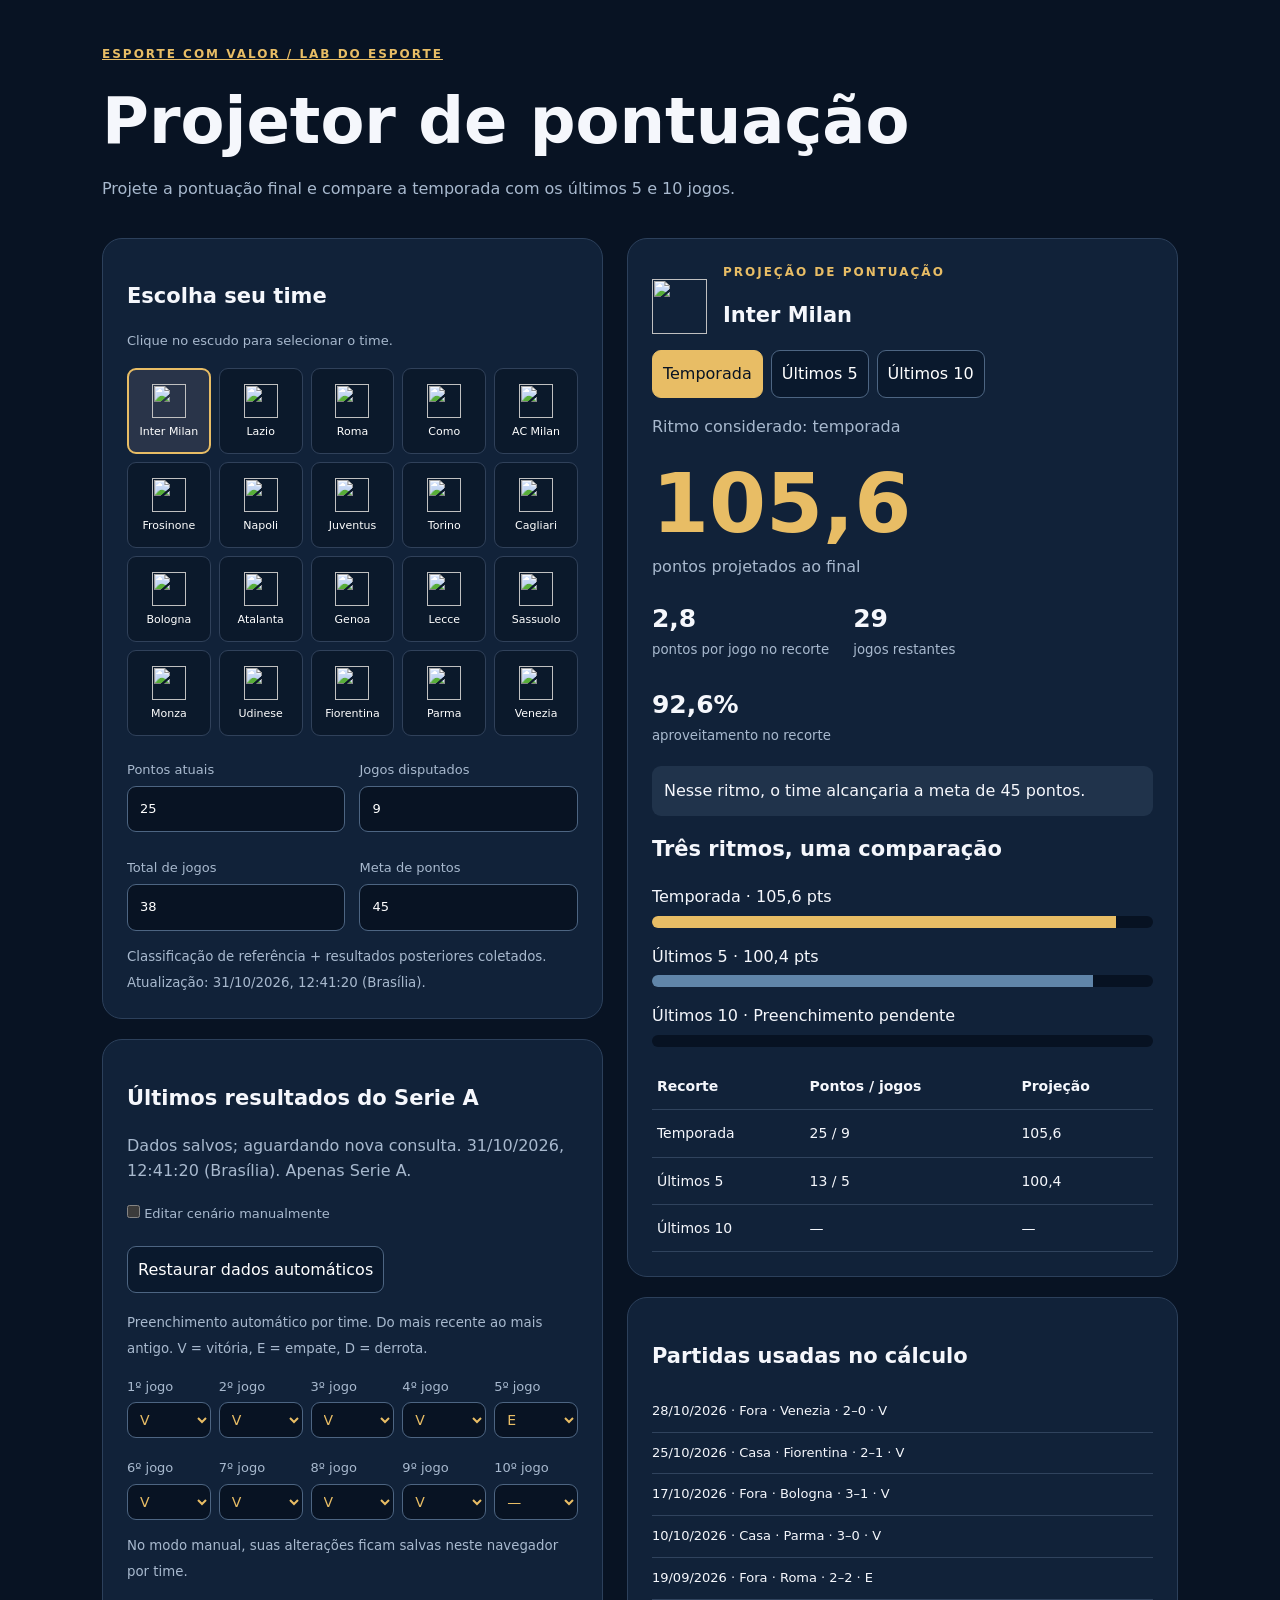
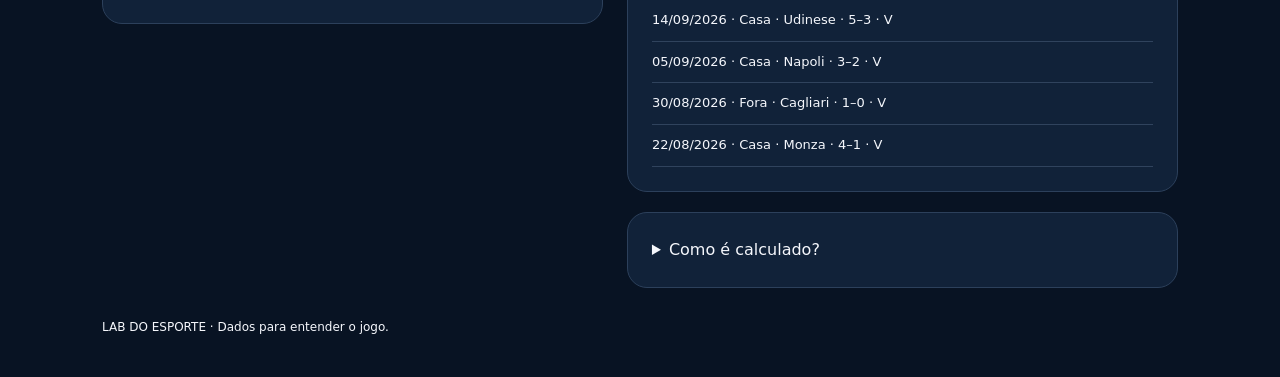
==== commit 91c3ac0a: "Measure tool usage, team selections and simulations in GA4" ====
--- a/projetor.html
+++ b/projetor.html
@@ -25,4 +25,4 @@
 fetch('./forma.json',{cache:'no-store'}).then(r=>{if(!r.ok)throw Error('Falha');return r.json()}).then(data=>{if(data.teams?.length!==20||!data.teams.every(t=>Array.isArray(t.recent)))throw Error('Dados incompletos');live=data;syncLabel();if(!manual)choose()}).catch(()=>{live.status='fallback';syncLabel()});
 
 const reportHeight=()=>parent.postMessage({type:"ecv-projector-height",height:Math.ceil(document.querySelector("main").getBoundingClientRect().height)+16},location.origin);new ResizeObserver(reportHeight).observe(document.querySelector("main"));window.addEventListener("load",reportHeight);
-</script></html>
+</script><script src="./ecv-analytics.js?v=1"></script></html>
